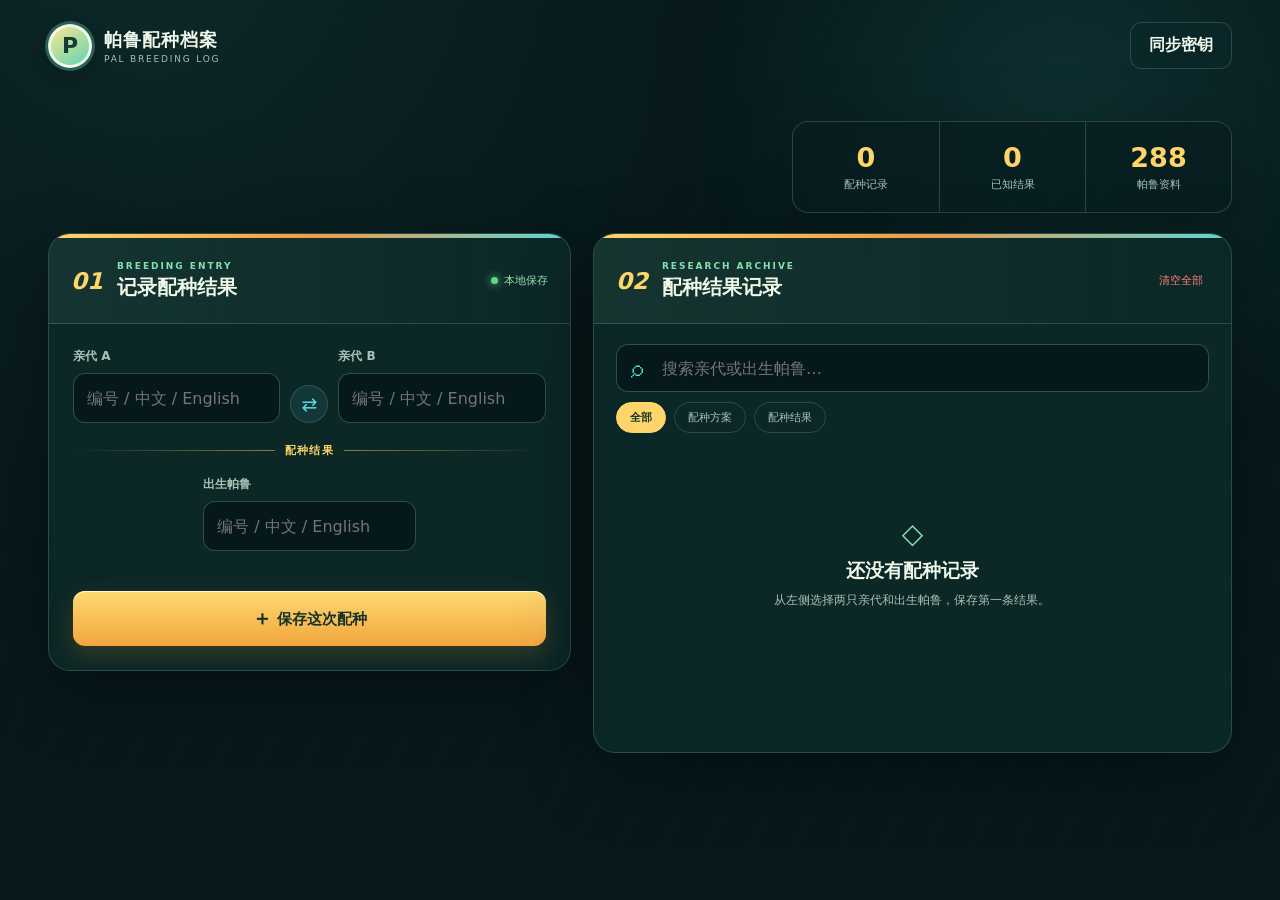
==== palbreed/index.html @ 6a4ca001 "add./palbreed add palbreed and update home page" ====
<!doctype html>
<html lang="zh-CN">
  <head>
    <meta charset="utf-8">
    <meta name="viewport" content="width=device-width, initial-scale=1">
    <meta name="theme-color" content="#112f31">
    <meta name="description" content="记录、搜索和同步幻兽帕鲁配种结果。">
    <title>帕鲁配种档案 | itsyouke.com</title>
    <link rel="stylesheet" href="./styles.css">
  </head>
  <body>
    <div class="sky-glow" aria-hidden="true"></div>
    <header class="topbar">
      <a class="brand" href="../" aria-label="返回 itsyouke.com 首页">
        <span class="brand__orb">P</span>
        <span><strong>帕鲁配种档案</strong><small>PAL BREEDING LOG</small></span>
      </a>
      <button class="button button--ghost" id="open-sync" type="button">同步密钥</button>
    </header>

    <main class="app-shell">
      <section class="hero">
        <div class="hero__stats" aria-label="配种记录统计">
          <div><strong id="record-count">0</strong><span>配种记录</span></div>
          <div><strong id="result-count">0</strong><span>已知结果</span></div>
          <div><strong>288</strong><span>帕鲁资料</span></div>
        </div>
      </section>

      <section class="workspace">
        <article class="panel recorder-panel">
          <div class="panel__heading">
            <div><span class="panel__index">01</span><div><p>BREEDING ENTRY</p><h2>记录配种结果</h2></div></div>
            <span class="status-dot">本地保存</span>
          </div>

          <form id="breed-form" novalidate>
            <div class="parents-grid">
              <label class="pal-field">
                <span>亲代 A</span>
                <input id="parent-a" autocomplete="off" placeholder="编号 / 中文 / English" role="combobox" aria-autocomplete="list" required>
                <small class="field-error" id="parent-a-error"></small>
              </label>
              <button class="swap-button" id="swap-parents" type="button" aria-label="交换两只亲代">⇄</button>
              <label class="pal-field">
                <span>亲代 B</span>
                <input id="parent-b" autocomplete="off" placeholder="编号 / 中文 / English" role="combobox" aria-autocomplete="list" required>
                <small class="field-error" id="parent-b-error"></small>
              </label>
            </div>

            <div class="breed-arrow" aria-hidden="true"><span></span><b>配种结果</b><span></span></div>

            <label class="pal-field pal-field--result">
              <span>出生帕鲁</span>
              <input id="child" autocomplete="off" placeholder="编号 / 中文 / English" role="combobox" aria-autocomplete="list" required>
              <small class="field-error" id="child-error"></small>
            </label>

            <button class="button button--primary save-button" type="submit"><span>＋</span> 保存这次配种</button>
          </form>
        </article>

        <article class="panel records-panel">
          <div class="panel__heading records-heading">
            <div><span class="panel__index">02</span><div><p>RESEARCH ARCHIVE</p><h2>配种结果记录</h2></div></div>
            <button class="text-button" id="clear-records" type="button">清空全部</button>
          </div>

          <div class="searchbar">
            <span aria-hidden="true">⌕</span>
            <input id="search" type="search" placeholder="搜索亲代或出生帕鲁…" autocomplete="off">
          </div>
          <div class="filters" role="group" aria-label="搜索范围">
            <button class="filter is-active" data-filter="all" type="button">全部</button>
            <button class="filter" data-filter="parents" type="button">配种方案</button>
            <button class="filter" data-filter="child" type="button">配种结果</button>
          </div>

          <div class="record-list" id="record-list" aria-live="polite"></div>
        </article>
      </section>
    </main>

    <dialog id="sync-dialog" class="sync-dialog">
      <form method="dialog" class="dialog-card">
        <div class="dialog-heading"><div><p>PROGRESS TRANSFER</p><h2>跨浏览器同步</h2></div><button value="close" aria-label="关闭">×</button></div>
        <p class="dialog-copy">密钥包含你的全部配种记录。请妥善保存，并在另一浏览器中粘贴导入。</p>
        <label class="key-field"><span>同步密钥</span><textarea id="sync-key" rows="5" placeholder="点击生成密钥，或粘贴已有密钥"></textarea></label>
        <p class="sync-message" id="sync-message" aria-live="polite"></p>
        <div class="dialog-actions">
          <button class="button button--secondary" id="generate-key" type="button">生成并复制</button>
          <button class="button button--primary" id="import-key" type="button">导入密钥</button>
        </div>
        <p class="privacy-note">记录只保存在浏览器中；生成和导入密钥不会上传数据。</p>
      </form>
    </dialog>

    <div class="toast" id="toast" role="status" aria-live="polite"></div>
    <script src="./app.js" defer></script>
  </body>
</html>
---- palbreed/styles.css ----
:root {
  color-scheme: dark;
  --ink: #eef7e9;
  --muted: #a9c2b8;
  --deep: #07191c;
  --deep-2: #0b2729;
  --panel: rgba(12, 41, 40, .92);
  --line: rgba(152, 211, 184, .22);
  --mint: #85e0b0;
  --cyan: #5bd5d9;
  --gold: #ffd56a;
  --orange: #f79a45;
  --danger: #ff817a;
  --shadow: 0 22px 70px rgba(0, 0, 0, .35);
  font-family: "Segoe UI", "Microsoft YaHei UI", system-ui, sans-serif;
}

* { box-sizing: border-box; }
html { min-width: 320px; background: var(--deep); }
body {
  margin: 0;
  min-height: 100vh;
  color: var(--ink);
  background:
    linear-gradient(rgba(7, 25, 28, .82), rgba(7, 25, 28, .96)),
    repeating-linear-gradient(115deg, transparent 0 38px, rgba(125, 209, 178, .035) 39px 40px),
    radial-gradient(circle at 12% 0%, #276557 0, transparent 38%),
    #07191c;
}

button, input, textarea { font: inherit; }
button { cursor: pointer; }
.sky-glow { position: fixed; inset: 0; pointer-events: none; background: radial-gradient(circle at 83% 12%, rgba(66, 196, 183, .13), transparent 28%); }

.topbar {
  position: relative;
  z-index: 2;
  max-width: 1240px;
  margin: 0 auto;
  padding: 22px 28px;
  display: flex;
  align-items: center;
  justify-content: space-between;
}
.brand { color: var(--ink); text-decoration: none; display: flex; align-items: center; gap: 12px; }
.brand__orb {
  width: 44px; height: 44px; display: grid; place-items: center; border-radius: 50%;
  font-weight: 900; font-size: 22px; color: #173b37;
  background: linear-gradient(145deg, #f8e890, #61d2b2);
  border: 3px solid rgba(255,255,255,.8); box-shadow: 0 0 0 3px #276058, 0 5px 18px rgba(0,0,0,.3);
}
.brand strong, .brand small { display: block; }
.brand strong { font-size: 18px; letter-spacing: .05em; }
.brand small { margin-top: 2px; color: var(--muted); font-size: 9px; letter-spacing: .2em; }

.button { border: 0; border-radius: 12px; padding: 12px 18px; color: var(--ink); font-weight: 800; transition: transform .18s ease, filter .18s ease; }
.button:hover { transform: translateY(-2px); filter: brightness(1.08); }
.button--ghost { border: 1px solid var(--line); background: rgba(11,39,41,.7); }
.button--primary { color: #183129; background: linear-gradient(180deg, #ffd971, #f1a63e); box-shadow: inset 0 1px #fff8c9, 0 8px 25px rgba(225, 143, 45, .22); }
.button--secondary { color: #103130; background: linear-gradient(180deg, #87e7d5, #4dbbc0); }

.app-shell { position: relative; z-index: 1; max-width: 1240px; margin: 0 auto; padding: 18px 28px 70px; }
.hero { display: flex; justify-content: flex-end; padding: 12px 0 20px; }
.eyebrow, .panel__heading p, .dialog-heading p { margin: 0 0 10px; color: var(--mint); font-size: 11px; font-weight: 900; letter-spacing: .22em; }
.hero h1 { margin: 0; max-width: 760px; font-size: clamp(40px, 6vw, 76px); line-height: 1.03; letter-spacing: -.055em; }
.hero h1 span { color: var(--gold); text-shadow: 0 3px 0 rgba(133, 77, 24, .42); }
.hero__text { max-width: 650px; margin: 22px 0 0; color: var(--muted); font-size: 16px; line-height: 1.8; }
.hero__stats { width: min(100%, 440px); display: grid; grid-template-columns: repeat(3, 1fr); border: 1px solid var(--line); border-radius: 16px; background: rgba(7, 29, 31, .72); overflow: hidden; box-shadow: var(--shadow); }
.hero__stats div { padding: 20px 12px; text-align: center; }
.hero__stats div + div { border-left: 1px solid var(--line); }
.hero__stats strong { display: block; color: var(--gold); font-size: 27px; }
.hero__stats span { color: var(--muted); font-size: 11px; }

.workspace { display: grid; grid-template-columns: minmax(400px, .9fr) minmax(500px, 1.1fr); gap: 22px; align-items: start; }
.panel { border: 1px solid var(--line); border-radius: 22px; background: var(--panel); box-shadow: var(--shadow); overflow: hidden; backdrop-filter: blur(14px); }
.panel::before { content: ""; display: block; height: 4px; background: linear-gradient(90deg, var(--gold), var(--orange), var(--cyan)); }
.panel__heading { min-height: 86px; padding: 20px 22px; display: flex; align-items: center; justify-content: space-between; border-bottom: 1px solid var(--line); background: linear-gradient(90deg, rgba(57,104,88,.22), transparent); }
.panel__heading > div { display: flex; align-items: center; gap: 14px; }
.panel__heading p { margin-bottom: 3px; font-size: 9px; }
.panel__heading h2 { margin: 0; font-size: 20px; }
.panel__index { color: var(--gold); font-weight: 900; font-size: 23px; font-style: italic; }
.status-dot { color: #9de4b6; font-size: 11px; }
.status-dot::before { content: ""; display: inline-block; width: 7px; height: 7px; margin-right: 6px; border-radius: 50%; background: #61da8b; box-shadow: 0 0 8px #61da8b; }

#breed-form { padding: 24px; }
.parents-grid { display: grid; grid-template-columns: 1fr 38px 1fr; align-items: end; gap: 10px; }
.pal-field { position: relative; display: block; }
.pal-field > span, .key-field > span { display: block; margin: 0 0 8px; color: var(--muted); font-size: 12px; font-weight: 800; }
.pal-field input, .searchbar input, .key-field textarea {
  width: 100%; border: 1px solid rgba(138, 206, 180, .3); outline: none; border-radius: 12px;
  color: var(--ink); background: rgba(4, 21, 23, .72); transition: border-color .18s, box-shadow .18s;
}
.pal-field input { height: 50px; padding: 0 13px; }
.pal-field input:focus, .searchbar input:focus, .key-field textarea:focus { border-color: var(--cyan); box-shadow: 0 0 0 3px rgba(91,213,217,.12); }
.pal-field input.is-invalid { border-color: var(--danger); }
.field-error { display: block; min-height: 17px; padding-top: 4px; color: var(--danger); font-size: 10px; }
.suggestions {
  display: none; position: absolute; z-index: 20; left: 0; right: 0; top: 78px;
  max-height: 310px; overflow: auto; border: 1px solid rgba(91, 213, 217, .45);
  border-radius: 12px; background: #0a2426; box-shadow: 0 18px 45px rgba(0,0,0,.5);
}
.suggestions.is-open { display: block; }
.suggestion { width: 100%; display: grid; grid-template-columns: 50px 1fr; align-items: center; gap: 8px; padding: 9px 11px; border: 0; border-bottom: 1px solid rgba(152,211,184,.12); color: var(--ink); text-align: left; background: transparent; }
.suggestion:last-child { border-bottom: 0; }
.suggestion:hover, .suggestion.is-active { background: rgba(91,213,217,.14); }
.suggestion__number { color: var(--gold); font-size: 11px; font-weight: 900; }
.suggestion__names { min-width: 0; }
.suggestion__names strong, .suggestion__names small { display: block; overflow: hidden; text-overflow: ellipsis; white-space: nowrap; }
.suggestion__names strong { font-size: 13px; }
.suggestion__names small { margin-top: 2px; color: var(--muted); font-size: 10px; }
.suggestion-empty { padding: 14px; color: var(--muted); text-align: center; font-size: 11px; }
.swap-button { width: 38px; height: 38px; margin-bottom: 17px; border: 1px solid var(--line); border-radius: 50%; color: var(--cyan); background: #133638; font-size: 19px; }
.breed-arrow { display: flex; align-items: center; gap: 10px; margin: 3px 0 18px; color: var(--gold); font-size: 11px; letter-spacing: .12em; }
.breed-arrow span { height: 1px; flex: 1; background: linear-gradient(90deg, transparent, rgba(255,213,106,.5)); }
.breed-arrow span:last-child { transform: scaleX(-1); }
.pal-field--result { max-width: calc(50% - 24px); margin: 0 auto; }
.save-button { width: 100%; margin-top: 23px; padding: 14px; font-size: 15px; }
.save-button span { font-size: 20px; vertical-align: -1px; }

.records-panel { min-height: 520px; }
.text-button { border: 0; padding: 6px; color: var(--danger); background: transparent; font-size: 11px; }
.searchbar { margin: 20px 22px 10px; position: relative; }
.searchbar span { position: absolute; left: 15px; top: 10px; color: var(--cyan); font-size: 24px; }
.searchbar input { height: 48px; padding: 0 15px 0 45px; }
.filters { display: flex; gap: 8px; padding: 0 22px 14px; }
.filter { border: 1px solid var(--line); border-radius: 999px; padding: 7px 13px; color: var(--muted); background: transparent; font-size: 11px; }
.filter.is-active { color: #14342e; border-color: var(--gold); background: var(--gold); font-weight: 800; }
.record-list { max-height: 570px; padding: 4px 22px 24px; overflow: auto; scrollbar-color: #376f65 transparent; }
.record-card { position: relative; display: grid; grid-template-columns: 1fr 34px 1fr 44px 1fr auto; align-items: center; gap: 8px; padding: 15px; border: 1px solid var(--line); border-radius: 14px; background: rgba(5, 24, 25, .62); }
.record-card + .record-card { margin-top: 10px; }
.record-pal { min-width: 0; }
.record-pal small { display: block; margin-bottom: 3px; color: var(--muted); font-size: 9px; }
.record-pal strong { display: block; overflow: hidden; text-overflow: ellipsis; white-space: nowrap; font-size: 13px; }
.record-pal--child strong { color: var(--gold); }
.record-symbol { text-align: center; color: var(--cyan); font-weight: 900; }
.record-time { grid-column: 1 / -1; margin-top: 3px; color: #72968c; font-size: 9px; }
.delete-record { border: 0; width: 28px; height: 28px; border-radius: 8px; color: #9ab6ad; background: rgba(255,255,255,.04); }
.delete-record:hover { color: var(--danger); background: rgba(255,129,122,.1); }
.empty-state { padding: 66px 24px; text-align: center; color: var(--muted); }
.empty-state b { display: block; margin-bottom: 8px; color: var(--mint); font-size: 28px; }
.empty-state h3 { margin: 0 0 7px; color: var(--ink); }
.empty-state p { margin: 0; font-size: 12px; line-height: 1.6; }

.sync-dialog { width: min(560px, calc(100% - 30px)); padding: 0; border: 1px solid var(--line); border-radius: 20px; color: var(--ink); background: #0b292a; box-shadow: var(--shadow); }
.sync-dialog::backdrop { background: rgba(2, 12, 14, .76); backdrop-filter: blur(5px); }
.dialog-card { padding: 24px; }
.dialog-heading { display: flex; justify-content: space-between; align-items: start; }
.dialog-heading h2 { margin: 0; }
.dialog-heading button { border: 0; color: var(--muted); background: transparent; font-size: 28px; }
.dialog-copy, .privacy-note { color: var(--muted); line-height: 1.6; }
.dialog-copy { margin: 18px 0; font-size: 13px; }
.key-field textarea { padding: 12px; resize: vertical; color: #c9f7e1; font-family: ui-monospace, monospace; font-size: 11px; }
.sync-message { min-height: 20px; margin: 8px 0; color: var(--gold); font-size: 11px; }
.dialog-actions { display: grid; grid-template-columns: 1fr 1fr; gap: 10px; }
.privacy-note { margin: 15px 0 0; text-align: center; font-size: 10px; }
.toast { position: fixed; z-index: 10; left: 50%; bottom: 25px; transform: translate(-50%, 30px); opacity: 0; pointer-events: none; padding: 11px 17px; border: 1px solid var(--line); border-radius: 999px; color: #18342b; background: #b8f3cd; box-shadow: var(--shadow); font-weight: 800; font-size: 12px; transition: .25s ease; }
.toast.is-visible { transform: translate(-50%, 0); opacity: 1; }

@media (max-width: 900px) {
  .hero { padding-top: 8px; }
  .workspace { grid-template-columns: 1fr; }
  .records-panel { min-height: 430px; }
}

@media (max-width: 560px) {
  .topbar { padding: 16px; }
  .brand strong { font-size: 15px; }
  .button--ghost { padding: 10px 12px; font-size: 12px; }
  .app-shell { padding: 8px 14px 48px; }
  .hero { padding: 4px 0 16px; }
  .hero__stats div { padding: 14px 6px; }
  .hero__stats strong { font-size: 21px; }
  .panel { border-radius: 17px; }
  .panel__heading { min-height: 76px; padding: 16px; }
  #breed-form { padding: 18px 16px; }
  .parents-grid { grid-template-columns: 1fr 30px 1fr; gap: 6px; }
  .swap-button { width: 30px; height: 30px; font-size: 16px; }
  .pal-field input { padding: 0 9px; font-size: 12px; }
  .pal-field--result { max-width: 72%; }
  .searchbar { margin: 16px 16px 10px; }
  .filters { padding: 0 16px 12px; overflow-x: auto; }
  .record-list { padding: 2px 16px 18px; }
  .record-card { grid-template-columns: 1fr 24px 1fr; gap: 6px; }
  .record-card .record-symbol:nth-of-type(2) { display: none; }
  .record-pal--child { grid-column: 1 / 3; padding-top: 8px; border-top: 1px dashed var(--line); }
  .delete-record { grid-column: 3; grid-row: 2; justify-self: end; }
  .record-time { grid-row: 3; }
  .dialog-actions { grid-template-columns: 1fr; }
}

@media (prefers-reduced-motion: reduce) { *, *::before, *::after { scroll-behavior: auto !important; transition: none !important; } }
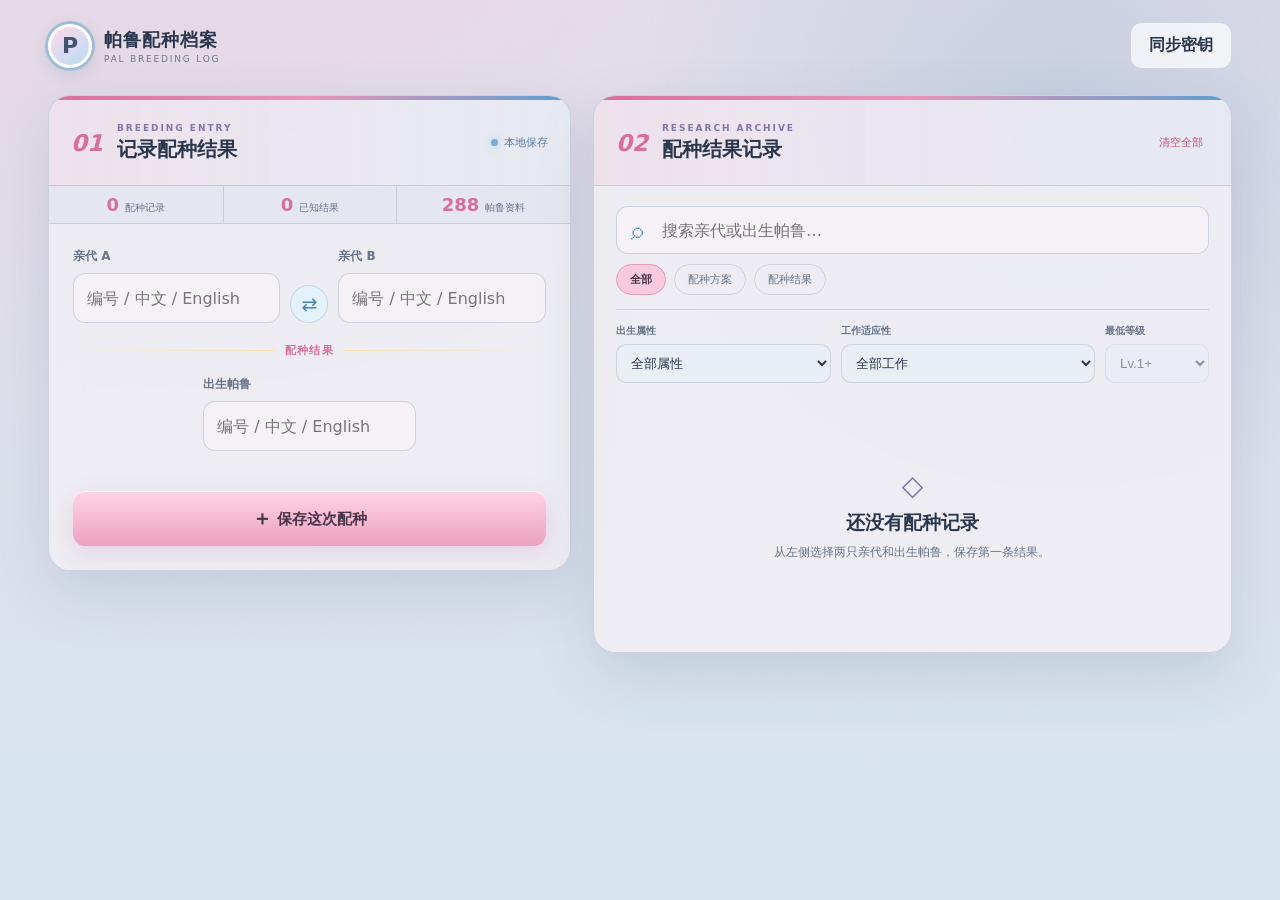
==== commit 3220999d: "update function, page color and readme palbreed color to blue and pink add add pal avatar show work " ====
--- a/palbreed/index.html
+++ b/palbreed/index.html
@@ -3,7 +3,7 @@
   <head>
     <meta charset="utf-8">
     <meta name="viewport" content="width=device-width, initial-scale=1">
-    <meta name="theme-color" content="#112f31">
+    <meta name="theme-color" content="#d9e3ee">
     <meta name="description" content="记录、搜索和同步幻兽帕鲁配种结果。">
     <title>帕鲁配种档案 | itsyouke.com</title>
     <link rel="stylesheet" href="./styles.css">
@@ -19,19 +19,17 @@
     </header>
 
     <main class="app-shell">
-      <section class="hero">
-        <div class="hero__stats" aria-label="配种记录统计">
-          <div><strong id="record-count">0</strong><span>配种记录</span></div>
-          <div><strong id="result-count">0</strong><span>已知结果</span></div>
-          <div><strong>288</strong><span>帕鲁资料</span></div>
-        </div>
-      </section>
-
       <section class="workspace">
         <article class="panel recorder-panel">
           <div class="panel__heading">
             <div><span class="panel__index">01</span><div><p>BREEDING ENTRY</p><h2>记录配种结果</h2></div></div>
             <span class="status-dot">本地保存</span>
+          </div>
+
+          <div class="hero__stats hero__stats--compact" aria-label="配种记录统计">
+            <div><strong id="record-count">0</strong><span>配种记录</span></div>
+            <div><strong id="result-count">0</strong><span>已知结果</span></div>
+            <div><strong>288</strong><span>帕鲁资料</span></div>
           </div>
 
           <form id="breed-form" novalidate>
@@ -76,6 +74,11 @@
             <button class="filter" data-filter="parents" type="button">配种方案</button>
             <button class="filter" data-filter="child" type="button">配种结果</button>
           </div>
+          <div class="work-filters" aria-label="按出生帕鲁工作适应性筛选">
+            <label><span>出生属性</span><select id="element-filter"><option value="">全部属性</option></select></label>
+            <label><span>工作适应性</span><select id="work-filter"><option value="">全部工作</option></select></label>
+            <label><span>最低等级</span><select id="work-level"><option value="1">Lv.1+</option><option value="2">Lv.2+</option><option value="3">Lv.3+</option><option value="4">Lv.4+</option><option value="5">Lv.5+</option><option value="6">Lv.6+</option><option value="7">Lv.7+</option><option value="8">Lv.8+</option><option value="9">Lv.9+</option><option value="10">Lv.10</option></select></label>
+          </div>
 
           <div class="record-list" id="record-list" aria-live="polite"></div>
         </article>
@@ -96,6 +99,15 @@
       </form>
     </dialog>
 
+    <dialog id="pal-dialog" class="sync-dialog pal-dialog">
+      <form method="dialog" class="dialog-card">
+        <div class="dialog-heading"><div><p>PAL WORK SUITABILITY</p><h2 id="pal-dialog-name">帕鲁详情</h2><span id="pal-dialog-meta" class="pal-dialog__meta"></span></div><button value="close" aria-label="关闭">×</button></div>
+        <div id="pal-element-list" class="pal-element-list pal-element-list--dialog"></div>
+        <div id="pal-work-list" class="pal-work-list"></div>
+        <p class="privacy-note">显示未浓缩、未使用应用学道具时的原生工作适应性。</p>
+      </form>
+    </dialog>
+
     <div class="toast" id="toast" role="status" aria-live="polite"></div>
     <script src="./app.js" defer></script>
   </body>
--- a/palbreed/styles.css
+++ b/palbreed/styles.css
@@ -1,17 +1,17 @@
 :root {
-  color-scheme: dark;
-  --ink: #eef7e9;
-  --muted: #a9c2b8;
-  --deep: #07191c;
-  --deep-2: #0b2729;
-  --panel: rgba(12, 41, 40, .92);
-  --line: rgba(152, 211, 184, .22);
-  --mint: #85e0b0;
-  --cyan: #5bd5d9;
-  --gold: #ffd56a;
-  --orange: #f79a45;
-  --danger: #ff817a;
-  --shadow: 0 22px 70px rgba(0, 0, 0, .35);
+  color-scheme: light;
+  --ink: #29364d;
+  --muted: #68748a;
+  --deep: #dfe5ed;
+  --deep-2: #d7e5ef;
+  --panel: rgba(239, 237, 244, .94);
+  --line: rgba(78, 99, 137, .2);
+  --mint: #8175aa;
+  --cyan: #5b9ed2;
+  --gold: #d76f9b;
+  --orange: #e895b6;
+  --danger: #c74e70;
+  --shadow: 0 22px 60px rgba(75, 91, 130, .16);
   font-family: "Segoe UI", "Microsoft YaHei UI", system-ui, sans-serif;
 }
 
@@ -22,15 +22,15 @@
   min-height: 100vh;
   color: var(--ink);
   background:
-    linear-gradient(rgba(7, 25, 28, .82), rgba(7, 25, 28, .96)),
-    repeating-linear-gradient(115deg, transparent 0 38px, rgba(125, 209, 178, .035) 39px 40px),
-    radial-gradient(circle at 12% 0%, #276557 0, transparent 38%),
-    #07191c;
+    linear-gradient(rgba(230, 220, 232, .78), rgba(214, 229, 239, .92)),
+    repeating-linear-gradient(115deg, transparent 0 38px, rgba(113, 151, 203, .045) 39px 40px),
+    radial-gradient(circle at 12% 0%, #e8cbd8 0, transparent 40%),
+    #d8e4ed;
 }
 
 button, input, textarea { font: inherit; }
 button { cursor: pointer; }
-.sky-glow { position: fixed; inset: 0; pointer-events: none; background: radial-gradient(circle at 83% 12%, rgba(66, 196, 183, .13), transparent 28%); }
+.sky-glow { position: fixed; inset: 0; pointer-events: none; background: radial-gradient(circle at 83% 12%, rgba(103, 157, 202, .22), transparent 32%); }
 
 .topbar {
   position: relative;
@@ -45,9 +45,9 @@
 .brand { color: var(--ink); text-decoration: none; display: flex; align-items: center; gap: 12px; }
 .brand__orb {
   width: 44px; height: 44px; display: grid; place-items: center; border-radius: 50%;
-  font-weight: 900; font-size: 22px; color: #173b37;
-  background: linear-gradient(145deg, #f8e890, #61d2b2);
-  border: 3px solid rgba(255,255,255,.8); box-shadow: 0 0 0 3px #276058, 0 5px 18px rgba(0,0,0,.3);
+  font-weight: 900; font-size: 22px; color: #43536e;
+  background: linear-gradient(145deg, #ffd8e8, #b9dcf6);
+  border: 3px solid rgba(255,255,255,.92); box-shadow: 0 0 0 3px #9ebdd7, 0 5px 18px rgba(80,99,134,.2);
 }
 .brand strong, .brand small { display: block; }
 .brand strong { font-size: 18px; letter-spacing: .05em; }
@@ -55,61 +55,71 @@
 
 .button { border: 0; border-radius: 12px; padding: 12px 18px; color: var(--ink); font-weight: 800; transition: transform .18s ease, filter .18s ease; }
 .button:hover { transform: translateY(-2px); filter: brightness(1.08); }
-.button--ghost { border: 1px solid var(--line); background: rgba(11,39,41,.7); }
-.button--primary { color: #183129; background: linear-gradient(180deg, #ffd971, #f1a63e); box-shadow: inset 0 1px #fff8c9, 0 8px 25px rgba(225, 143, 45, .22); }
-.button--secondary { color: #103130; background: linear-gradient(180deg, #87e7d5, #4dbbc0); }
-
-.app-shell { position: relative; z-index: 1; max-width: 1240px; margin: 0 auto; padding: 18px 28px 70px; }
-.hero { display: flex; justify-content: flex-end; padding: 12px 0 20px; }
+.button--ghost { border: 1px solid var(--line); background: rgba(255,255,255,.7); }
+.button--primary { color: #493449; background: linear-gradient(180deg, #ffd4e5, #eca1c0); box-shadow: inset 0 1px #fff9fc, 0 8px 25px rgba(201, 105, 147, .2); }
+.button--secondary { color: #30465e; background: linear-gradient(180deg, #d6ebfb, #9fccea); }
+
+.app-shell { position: relative; z-index: 1; max-width: 1240px; margin: 0 auto; padding: 4px 28px 70px; }
 .eyebrow, .panel__heading p, .dialog-heading p { margin: 0 0 10px; color: var(--mint); font-size: 11px; font-weight: 900; letter-spacing: .22em; }
 .hero h1 { margin: 0; max-width: 760px; font-size: clamp(40px, 6vw, 76px); line-height: 1.03; letter-spacing: -.055em; }
 .hero h1 span { color: var(--gold); text-shadow: 0 3px 0 rgba(133, 77, 24, .42); }
 .hero__text { max-width: 650px; margin: 22px 0 0; color: var(--muted); font-size: 16px; line-height: 1.8; }
-.hero__stats { width: min(100%, 440px); display: grid; grid-template-columns: repeat(3, 1fr); border: 1px solid var(--line); border-radius: 16px; background: rgba(7, 29, 31, .72); overflow: hidden; box-shadow: var(--shadow); }
+.hero__stats { width: min(100%, 440px); display: grid; grid-template-columns: repeat(3, 1fr); border: 1px solid var(--line); border-radius: 16px; background: rgba(239,237,244,.82); overflow: hidden; box-shadow: var(--shadow); }
 .hero__stats div { padding: 20px 12px; text-align: center; }
 .hero__stats div + div { border-left: 1px solid var(--line); }
 .hero__stats strong { display: block; color: var(--gold); font-size: 27px; }
 .hero__stats span { color: var(--muted); font-size: 11px; }
+.hero__stats--compact { width: 100%; border: 0; border-bottom: 1px solid var(--line); border-radius: 0; background: rgba(221, 228, 237, .58); box-shadow: none; }
+.hero__stats--compact div { padding: 8px 10px; }
+.hero__stats--compact strong { display: inline; margin-right: 6px; font-size: 18px; }
+.hero__stats--compact span { font-size: 10px; }
 
 .workspace { display: grid; grid-template-columns: minmax(400px, .9fr) minmax(500px, 1.1fr); gap: 22px; align-items: start; }
 .panel { border: 1px solid var(--line); border-radius: 22px; background: var(--panel); box-shadow: var(--shadow); overflow: hidden; backdrop-filter: blur(14px); }
 .panel::before { content: ""; display: block; height: 4px; background: linear-gradient(90deg, var(--gold), var(--orange), var(--cyan)); }
-.panel__heading { min-height: 86px; padding: 20px 22px; display: flex; align-items: center; justify-content: space-between; border-bottom: 1px solid var(--line); background: linear-gradient(90deg, rgba(57,104,88,.22), transparent); }
+.panel__heading { min-height: 86px; padding: 20px 22px; display: flex; align-items: center; justify-content: space-between; border-bottom: 1px solid var(--line); background: linear-gradient(90deg, rgba(239,183,209,.2), rgba(180,217,244,.12)); }
 .panel__heading > div { display: flex; align-items: center; gap: 14px; }
 .panel__heading p { margin-bottom: 3px; font-size: 9px; }
 .panel__heading h2 { margin: 0; font-size: 20px; }
 .panel__index { color: var(--gold); font-weight: 900; font-size: 23px; font-style: italic; }
-.status-dot { color: #9de4b6; font-size: 11px; }
-.status-dot::before { content: ""; display: inline-block; width: 7px; height: 7px; margin-right: 6px; border-radius: 50%; background: #61da8b; box-shadow: 0 0 8px #61da8b; }
+.status-dot { color: #547aa0; font-size: 11px; }
+.status-dot::before { content: ""; display: inline-block; width: 7px; height: 7px; margin-right: 6px; border-radius: 50%; background: #75add5; box-shadow: 0 0 8px #9ac9e8; }
 
 #breed-form { padding: 24px; }
 .parents-grid { display: grid; grid-template-columns: 1fr 38px 1fr; align-items: end; gap: 10px; }
 .pal-field { position: relative; display: block; }
 .pal-field > span, .key-field > span { display: block; margin: 0 0 8px; color: var(--muted); font-size: 12px; font-weight: 800; }
 .pal-field input, .searchbar input, .key-field textarea {
-  width: 100%; border: 1px solid rgba(138, 206, 180, .3); outline: none; border-radius: 12px;
-  color: var(--ink); background: rgba(4, 21, 23, .72); transition: border-color .18s, box-shadow .18s;
+  width: 100%; border: 1px solid rgba(94, 126, 169, .28); outline: none; border-radius: 12px;
+  color: var(--ink); background: rgba(246, 243, 247, .88); transition: border-color .18s, box-shadow .18s;
 }
 .pal-field input { height: 50px; padding: 0 13px; }
+.pal-field input.has-pal-icon { padding-left: 46px; }
+.selected-pal-icon { position: absolute; z-index: 2; left: 9px; top: 29px; width: 34px; height: 34px; border-radius: 50%; object-fit: contain; background: rgba(255,255,255,.55); pointer-events: none; }
+.selected-pal-icon[hidden] { display: none; }
 .pal-field input:focus, .searchbar input:focus, .key-field textarea:focus { border-color: var(--cyan); box-shadow: 0 0 0 3px rgba(91,213,217,.12); }
 .pal-field input.is-invalid { border-color: var(--danger); }
 .field-error { display: block; min-height: 17px; padding-top: 4px; color: var(--danger); font-size: 10px; }
 .suggestions {
   display: none; position: absolute; z-index: 20; left: 0; right: 0; top: 78px;
-  max-height: 310px; overflow: auto; border: 1px solid rgba(91, 213, 217, .45);
-  border-radius: 12px; background: #0a2426; box-shadow: 0 18px 45px rgba(0,0,0,.5);
+  max-height: 310px; overflow: auto; border: 1px solid rgba(91, 158, 210, .4);
+  border-radius: 12px; background: #eef1f6; box-shadow: 0 18px 45px rgba(75,91,130,.22);
 }
 .suggestions.is-open { display: block; }
-.suggestion { width: 100%; display: grid; grid-template-columns: 50px 1fr; align-items: center; gap: 8px; padding: 9px 11px; border: 0; border-bottom: 1px solid rgba(152,211,184,.12); color: var(--ink); text-align: left; background: transparent; }
+.parents-grid .pal-field .suggestions { width: min(340px, calc(100vw - 48px)); right: auto; }
+.parents-grid .pal-field:last-child .suggestions { left: auto; right: 0; }
+.pal-field--result .suggestions { width: min(340px, calc(100vw - 48px)); left: 50%; right: auto; transform: translateX(-50%); }
+.suggestion { width: 100%; display: grid; grid-template-columns: 42px 32px 1fr; align-items: center; gap: 8px; padding: 7px 11px; border: 0; border-bottom: 1px solid rgba(152,211,184,.12); color: var(--ink); text-align: left; background: transparent; }
 .suggestion:last-child { border-bottom: 0; }
-.suggestion:hover, .suggestion.is-active { background: rgba(91,213,217,.14); }
+.suggestion:hover, .suggestion.is-active { background: linear-gradient(90deg, rgba(246,207,225,.5), rgba(205,229,247,.55)); }
 .suggestion__number { color: var(--gold); font-size: 11px; font-weight: 900; }
+.suggestion__icon { width: 30px; height: 30px; object-fit: contain; border-radius: 50%; background: rgba(255,255,255,.5); }
 .suggestion__names { min-width: 0; }
-.suggestion__names strong, .suggestion__names small { display: block; overflow: hidden; text-overflow: ellipsis; white-space: nowrap; }
+.suggestion__names strong, .suggestion__names small { display: block; white-space: normal; overflow-wrap: anywhere; }
 .suggestion__names strong { font-size: 13px; }
 .suggestion__names small { margin-top: 2px; color: var(--muted); font-size: 10px; }
 .suggestion-empty { padding: 14px; color: var(--muted); text-align: center; font-size: 11px; }
-.swap-button { width: 38px; height: 38px; margin-bottom: 17px; border: 1px solid var(--line); border-radius: 50%; color: var(--cyan); background: #133638; font-size: 19px; }
+.swap-button { width: 38px; height: 38px; margin-bottom: 17px; border: 1px solid var(--line); border-radius: 50%; color: #4e86b1; background: #e4f2fb; font-size: 19px; }
 .breed-arrow { display: flex; align-items: center; gap: 10px; margin: 3px 0 18px; color: var(--gold); font-size: 11px; letter-spacing: .12em; }
 .breed-arrow span { height: 1px; flex: 1; background: linear-gradient(90deg, transparent, rgba(255,213,106,.5)); }
 .breed-arrow span:last-child { transform: scaleX(-1); }
@@ -120,44 +130,78 @@
 .records-panel { min-height: 520px; }
 .text-button { border: 0; padding: 6px; color: var(--danger); background: transparent; font-size: 11px; }
 .searchbar { margin: 20px 22px 10px; position: relative; }
-.searchbar span { position: absolute; left: 15px; top: 10px; color: var(--cyan); font-size: 24px; }
+.searchbar > span { position: absolute; left: 15px; top: 10px; color: var(--cyan); font-size: 24px; }
 .searchbar input { height: 48px; padding: 0 15px 0 45px; }
+.searchbar .search-suggestions { top: 52px; width: 100%; transform: none; }
 .filters { display: flex; gap: 8px; padding: 0 22px 14px; }
 .filter { border: 1px solid var(--line); border-radius: 999px; padding: 7px 13px; color: var(--muted); background: transparent; font-size: 11px; }
-.filter.is-active { color: #14342e; border-color: var(--gold); background: var(--gold); font-weight: 800; }
-.record-list { max-height: 570px; padding: 4px 22px 24px; overflow: auto; scrollbar-color: #376f65 transparent; }
-.record-card { position: relative; display: grid; grid-template-columns: 1fr 34px 1fr 44px 1fr auto; align-items: center; gap: 8px; padding: 15px; border: 1px solid var(--line); border-radius: 14px; background: rgba(5, 24, 25, .62); }
+.filter.is-active { color: #4b3546; border-color: #e49abb; background: #f7cadd; font-weight: 800; }
+.work-filters { display: grid; grid-template-columns: minmax(0, .85fr) minmax(0, 1fr) 104px; gap: 10px; margin: 0 22px 16px; padding-top: 14px; border-top: 1px solid var(--line); }
+.work-filters label span { display: block; margin-bottom: 6px; color: var(--muted); font-size: 10px; font-weight: 800; }
+.work-filters select { width: 100%; height: 39px; padding: 0 10px; border: 1px solid var(--line); border-radius: 10px; outline: none; color: var(--ink); background: #e9eef5; }
+.work-filters select:focus { border-color: var(--cyan); box-shadow: 0 0 0 3px rgba(91,158,210,.13); }
+.work-filters select:disabled { opacity: .5; cursor: not-allowed; }
+.record-list { max-height: 570px; padding: 4px 22px 24px; overflow: auto; scrollbar-color: #9ebdd7 transparent; }
+.record-card { position: relative; display: grid; grid-template-columns: 1fr 34px 1fr 44px 1fr auto; align-items: center; gap: 8px; padding: 15px; border: 1px solid var(--line); border-radius: 14px; background: rgba(235, 239, 245, .78); }
 .record-card + .record-card { margin-top: 10px; }
 .record-pal { min-width: 0; }
 .record-pal small { display: block; margin-bottom: 3px; color: var(--muted); font-size: 9px; }
 .record-pal strong { display: block; overflow: hidden; text-overflow: ellipsis; white-space: nowrap; font-size: 13px; }
+.pal-name-row { display: flex !important; align-items: center; gap: 6px; min-width: 0; }
+.pal-name-row > span { min-width: 0; overflow: hidden; text-overflow: ellipsis; white-space: nowrap; }
+.pal-avatar { width: 26px; height: 26px; flex: 0 0 26px; object-fit: contain; border-radius: 50%; background: rgba(255,255,255,.52); }
 .record-pal--child strong { color: var(--gold); }
+.pal-detail-trigger { max-width: 100%; padding: 0; border: 0; color: #b95581; background: transparent; font-weight: 900; text-align: left; overflow: hidden; text-overflow: ellipsis; white-space: nowrap; text-decoration: underline; text-decoration-color: rgba(185,85,129,.35); text-underline-offset: 3px; }
+.pal-detail-trigger:hover { color: #8f3f65; text-decoration-color: currentColor; }
+.inline-work-list { display: flex; flex-wrap: wrap; gap: 4px; margin-top: 7px; }
+.inline-work-chip { display: inline-flex; align-items: center; gap: 3px; padding: 3px 6px; border: 1px solid rgba(91, 135, 177, .2); border-radius: 999px; color: #58667c; background: rgba(205, 225, 242, .55); font-size: 9px; line-height: 1; white-space: nowrap; }
+.inline-work-chip b { color: #9b476d; font-size: 9px; }
+.inline-work-empty { color: var(--muted); font-size: 9px; }
+.pal-element-list { display: flex; flex-wrap: wrap; gap: 3px; margin-top: 5px; }
+.pal-element-list--dialog { margin-top: 18px; }
+.element-chip { display: inline-flex; align-items: center; padding: 3px 7px; border: 1px solid rgba(61, 74, 101, .16); border-radius: 999px; color: #3f4d65; font-size: 9px; font-weight: 800; line-height: 1; white-space: nowrap; }
+.element-normal { background: #dfe2e8; }
+.element-fire { color: #813b43; background: #f2b3b4; }
+.element-water { color: #315b83; background: #acd7ef; }
+.element-electric { color: #715b1c; background: #f1db88; }
+.element-grass { color: #3f694b; background: #b8ddbd; }
+.element-dark { color: #584369; background: #cbb8dc; }
+.element-dragon { color: #4d4e83; background: #bfc1e9; }
+.element-ground { color: #725039; background: #d9b995; }
+.element-ice { color: #376a78; background: #c4e8eb; }
 .record-symbol { text-align: center; color: var(--cyan); font-weight: 900; }
-.record-time { grid-column: 1 / -1; margin-top: 3px; color: #72968c; font-size: 9px; }
-.delete-record { border: 0; width: 28px; height: 28px; border-radius: 8px; color: #9ab6ad; background: rgba(255,255,255,.04); }
+.record-time { grid-column: 1 / -1; margin-top: 3px; color: #8794a9; font-size: 9px; }
+.delete-record { border: 0; width: 28px; height: 28px; border-radius: 8px; color: #8794a9; background: rgba(100,126,166,.08); }
 .delete-record:hover { color: var(--danger); background: rgba(255,129,122,.1); }
 .empty-state { padding: 66px 24px; text-align: center; color: var(--muted); }
 .empty-state b { display: block; margin-bottom: 8px; color: var(--mint); font-size: 28px; }
 .empty-state h3 { margin: 0 0 7px; color: var(--ink); }
 .empty-state p { margin: 0; font-size: 12px; line-height: 1.6; }
 
-.sync-dialog { width: min(560px, calc(100% - 30px)); padding: 0; border: 1px solid var(--line); border-radius: 20px; color: var(--ink); background: #0b292a; box-shadow: var(--shadow); }
-.sync-dialog::backdrop { background: rgba(2, 12, 14, .76); backdrop-filter: blur(5px); }
+.sync-dialog { width: min(560px, calc(100% - 30px)); padding: 0; border: 1px solid var(--line); border-radius: 20px; color: var(--ink); background: #eceaf1; box-shadow: var(--shadow); }
+.sync-dialog::backdrop { background: rgba(52, 63, 88, .38); backdrop-filter: blur(5px); }
 .dialog-card { padding: 24px; }
 .dialog-heading { display: flex; justify-content: space-between; align-items: start; }
 .dialog-heading h2 { margin: 0; }
 .dialog-heading button { border: 0; color: var(--muted); background: transparent; font-size: 28px; }
 .dialog-copy, .privacy-note { color: var(--muted); line-height: 1.6; }
 .dialog-copy { margin: 18px 0; font-size: 13px; }
-.key-field textarea { padding: 12px; resize: vertical; color: #c9f7e1; font-family: ui-monospace, monospace; font-size: 11px; }
+.key-field textarea { padding: 12px; resize: vertical; color: #405777; font-family: ui-monospace, monospace; font-size: 11px; }
 .sync-message { min-height: 20px; margin: 8px 0; color: var(--gold); font-size: 11px; }
 .dialog-actions { display: grid; grid-template-columns: 1fr 1fr; gap: 10px; }
 .privacy-note { margin: 15px 0 0; text-align: center; font-size: 10px; }
-.toast { position: fixed; z-index: 10; left: 50%; bottom: 25px; transform: translate(-50%, 30px); opacity: 0; pointer-events: none; padding: 11px 17px; border: 1px solid var(--line); border-radius: 999px; color: #18342b; background: #b8f3cd; box-shadow: var(--shadow); font-weight: 800; font-size: 12px; transition: .25s ease; }
+.pal-dialog__meta { display: block; margin-top: 5px; color: var(--muted); font-size: 11px; }
+.pal-dialog h2 { display: flex; align-items: center; gap: 10px; }
+.pal-dialog__icon { width: 48px; height: 48px; object-fit: contain; border-radius: 50%; background: rgba(255,255,255,.55); }
+.pal-work-list { display: grid; grid-template-columns: repeat(3, 1fr); gap: 9px; margin-top: 22px; }
+.work-skill { padding: 12px; border: 1px solid var(--line); border-radius: 12px; background: linear-gradient(145deg, rgba(246,205,224,.45), rgba(198,224,243,.58)); }
+.work-skill span { display: block; color: var(--muted); font-size: 11px; }
+.work-skill strong { display: block; margin-top: 4px; color: #4b6081; font-size: 18px; }
+.no-work { grid-column: 1 / -1; padding: 28px; border: 1px dashed var(--line); border-radius: 12px; color: var(--muted); text-align: center; }
+.toast { position: fixed; z-index: 10; left: 50%; bottom: 25px; transform: translate(-50%, 30px); opacity: 0; pointer-events: none; padding: 11px 17px; border: 1px solid var(--line); border-radius: 999px; color: #3e4662; background: #dceffd; box-shadow: var(--shadow); font-weight: 800; font-size: 12px; transition: .25s ease; }
 .toast.is-visible { transform: translate(-50%, 0); opacity: 1; }
 
 @media (max-width: 900px) {
-  .hero { padding-top: 8px; }
   .workspace { grid-template-columns: 1fr; }
   .records-panel { min-height: 430px; }
 }
@@ -167,9 +211,8 @@
   .brand strong { font-size: 15px; }
   .button--ghost { padding: 10px 12px; font-size: 12px; }
   .app-shell { padding: 8px 14px 48px; }
-  .hero { padding: 4px 0 16px; }
-  .hero__stats div { padding: 14px 6px; }
-  .hero__stats strong { font-size: 21px; }
+  .hero__stats--compact div { padding: 7px 4px; }
+  .hero__stats--compact strong { display: block; margin: 0 0 1px; font-size: 17px; }
   .panel { border-radius: 17px; }
   .panel__heading { min-height: 76px; padding: 16px; }
   #breed-form { padding: 18px 16px; }
@@ -179,6 +222,7 @@
   .pal-field--result { max-width: 72%; }
   .searchbar { margin: 16px 16px 10px; }
   .filters { padding: 0 16px 12px; overflow-x: auto; }
+  .work-filters { margin: 0 16px 14px; grid-template-columns: 1fr 1fr; }
   .record-list { padding: 2px 16px 18px; }
   .record-card { grid-template-columns: 1fr 24px 1fr; gap: 6px; }
   .record-card .record-symbol:nth-of-type(2) { display: none; }
@@ -186,6 +230,7 @@
   .delete-record { grid-column: 3; grid-row: 2; justify-self: end; }
   .record-time { grid-row: 3; }
   .dialog-actions { grid-template-columns: 1fr; }
+  .pal-work-list { grid-template-columns: repeat(2, 1fr); }
 }
 
 @media (prefers-reduced-motion: reduce) { *, *::before, *::after { scroll-behavior: auto !important; transition: none !important; } }
